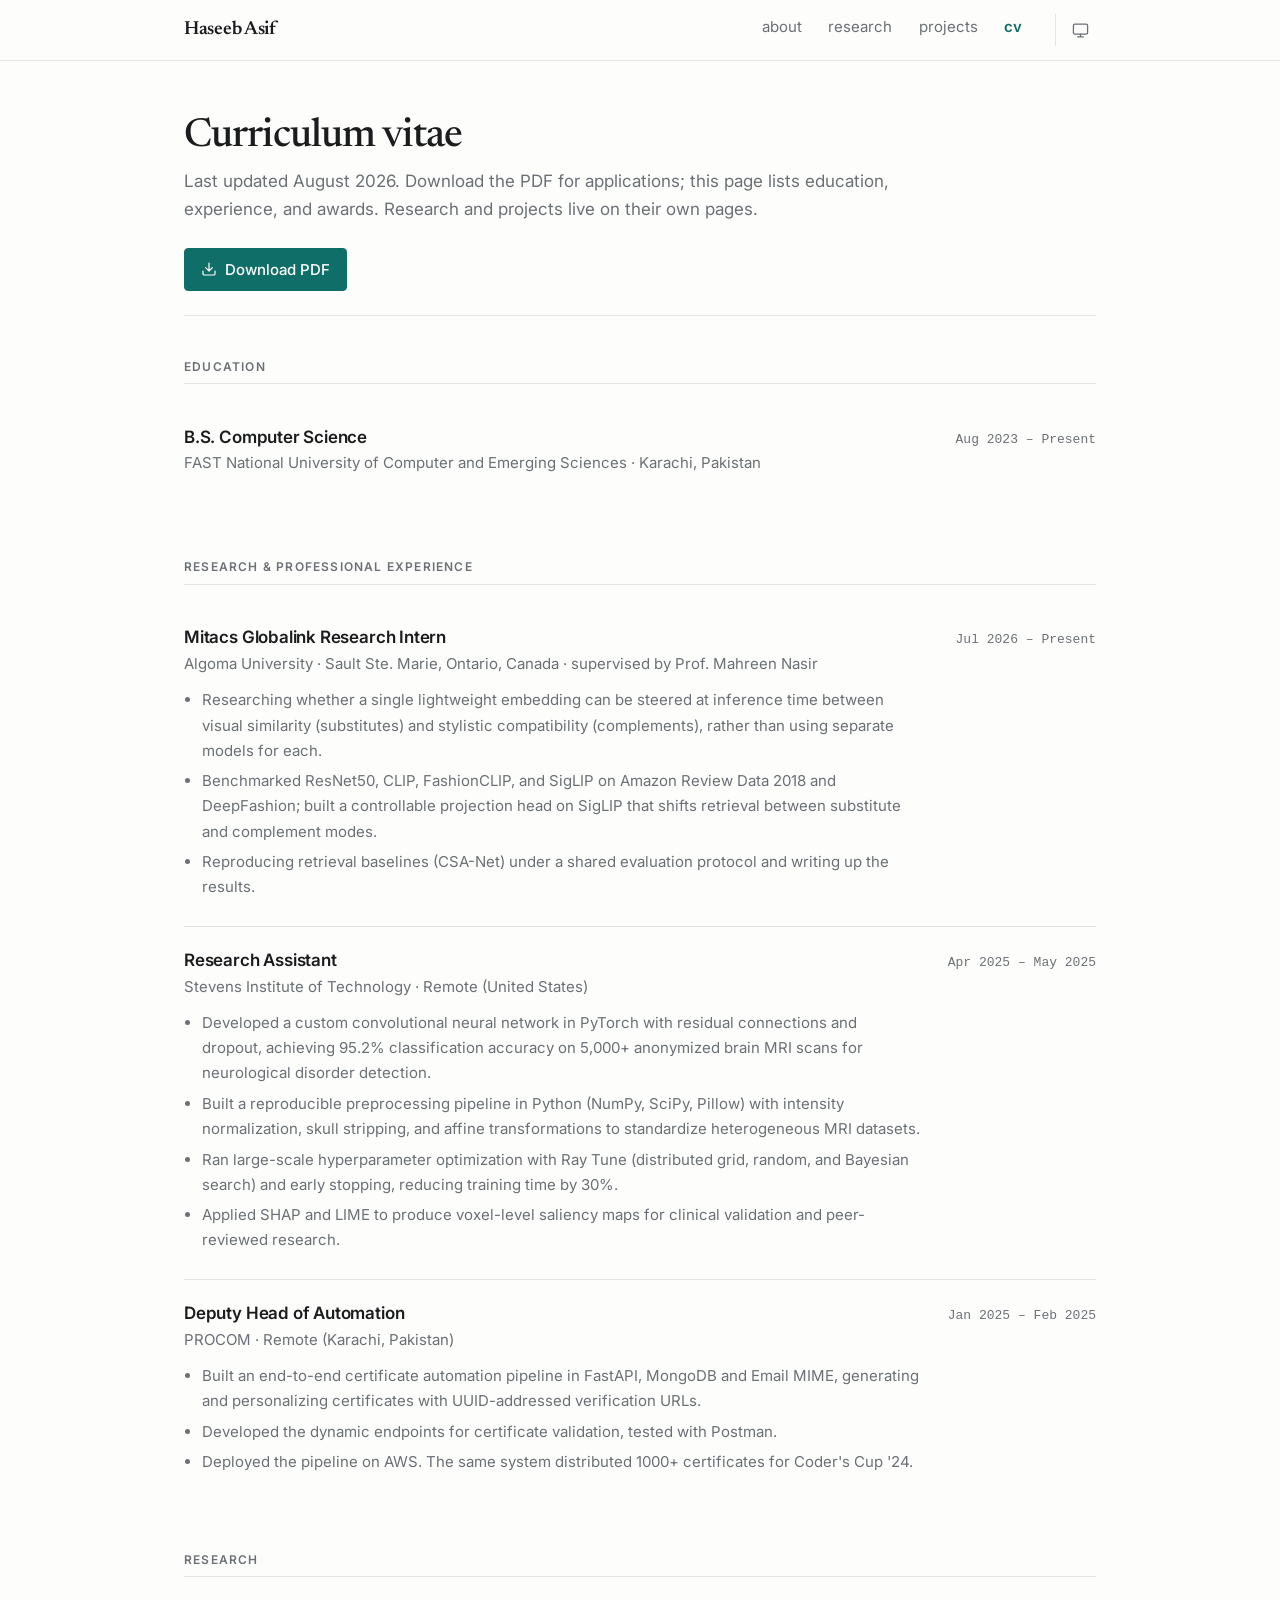
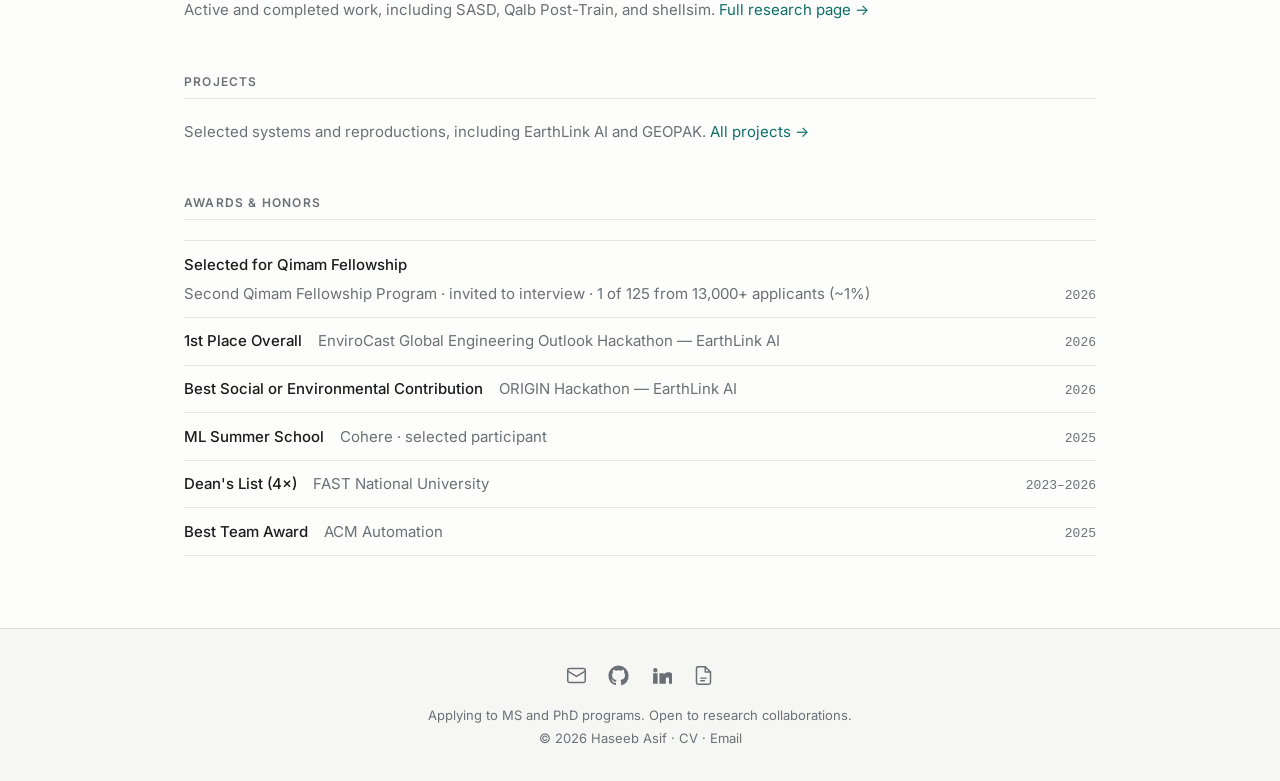
==== cv.html @ 3d1043a3 "Add quiet-technical design system: amber signal accent, unified project image frames, pulled stats, " ====
<!DOCTYPE html>
<html lang="en" data-theme="light">
  <head>
    <meta charset="utf-8" />
    <meta name="viewport" content="width=device-width, initial-scale=1" />
    <title>CV · Haseeb Asif</title>
    <meta
      name="description"
      content="Curriculum vitae of Haseeb Asif — B.S. Computer Science, FAST National University; Mitacs Globalink Research Intern, Algoma University."
    />
    <link rel="canonical" href="https://haseebasif7.github.io/cv.html" />
    <meta property="og:type" content="website" />
    <meta property="og:title" content="CV · Haseeb Asif" />
    <meta
      property="og:description"
      content="Education, research experience, projects and awards."
    />
    <meta property="og:url" content="https://haseebasif7.github.io/cv.html" />
    <meta property="og:image" content="https://haseebasif7.github.io/assets/img/profile.jpg" />
    <meta name="twitter:card" content="summary" />

    <link
      rel="icon"
      href="data:image/svg+xml,<svg xmlns=%22http://www.w3.org/2000/svg%22 viewBox=%220 0 100 100%22><text y=%22.9em%22 font-size=%2290%22>%F0%9F%A7%AA</text></svg>"
    />

    <link rel="preconnect" href="https://fonts.googleapis.com" />
    <link rel="preconnect" href="https://fonts.gstatic.com" crossorigin />
    <link
      href="https://fonts.googleapis.com/css2?family=Inter:wght@400;500;600&family=Newsreader:ital,opsz,wght@0,6..72,400;0,6..72,500;0,6..72,600;1,6..72,400&display=swap"
      rel="stylesheet"
    />
    <link rel="stylesheet" href="assets/css/main.css?v=4" />

    <script>
      (function () {
        try {
          var s = localStorage.getItem("theme");
          var dark =
            s === "dark" ||
            ((!s || s === "system") &&
              window.matchMedia("(prefers-color-scheme: dark)").matches);
          document.documentElement.setAttribute("data-theme", dark ? "dark" : "light");
        } catch (e) {}
      })();
    </script>
  </head>

  <body>
    <a class="skip-link" href="#main">Skip to content</a>

    <header class="nav">
      <nav class="container nav-inner" aria-label="Main">
        <a class="nav-brand" href="index.html">Haseeb Asif</a>
        <ul class="nav-links" id="nav-links">
          <li><a href="index.html">about</a></li>
          <li><a href="research.html">research</a></li>
          <li><a href="projects.html">projects</a></li>
          <li><a href="cv.html" aria-current="page">cv</a></li>
        </ul>
        <div class="nav-tools">
          <button class="icon-btn" id="theme-toggle" type="button" data-theme-state="system" aria-label="Toggle theme">
            <svg class="ico-system" viewBox="0 0 24 24" fill="none" stroke="currentColor" stroke-width="1.8" stroke-linecap="round" stroke-linejoin="round" aria-hidden="true"><rect x="2" y="3" width="20" height="14" rx="2" /><path d="M8 21h8M12 17v4" /></svg>
            <svg class="ico-light" viewBox="0 0 24 24" fill="none" stroke="currentColor" stroke-width="1.8" stroke-linecap="round" stroke-linejoin="round" aria-hidden="true"><circle cx="12" cy="12" r="4" /><path d="M12 2v2M12 20v2M4.9 4.9l1.4 1.4M17.7 17.7l1.4 1.4M2 12h2M20 12h2M4.9 19.1l1.4-1.4M17.7 6.3l1.4-1.4" /></svg>
            <svg class="ico-dark" viewBox="0 0 24 24" fill="none" stroke="currentColor" stroke-width="1.8" stroke-linecap="round" stroke-linejoin="round" aria-hidden="true"><path d="M21 12.8A9 9 0 1 1 11.2 3a7 7 0 0 0 9.8 9.8z" /></svg>
          </button>
          <button class="icon-btn nav-toggle" id="nav-toggle" type="button" aria-label="Menu" aria-expanded="false" aria-controls="nav-links">
            <svg viewBox="0 0 24 24" fill="none" stroke="currentColor" stroke-width="1.8" stroke-linecap="round" aria-hidden="true"><path d="M3 6h18M3 12h18M3 18h18" /></svg>
          </button>
        </div>
      </nav>
    </header>

    <main id="main">
      <div class="container">
        <div class="page-head">
          <h1>Curriculum vitae</h1>
          <p class="lede">
            Last updated August 2026. Download the PDF for applications; this page
            lists education, experience, and awards. Research and projects live on
            their own pages.
          </p>
          <p style="margin: 1.5rem 0 0">
            <a class="btn" href="assets/pdf/haseeb-asif-cv.pdf" download>
              <svg viewBox="0 0 24 24" fill="none" stroke="currentColor" stroke-width="1.8" stroke-linecap="round" stroke-linejoin="round" aria-hidden="true"><path d="M21 15v4a2 2 0 0 1-2 2H5a2 2 0 0 1-2-2v-4M7 10l5 5 5-5M12 15V3" /></svg>
              Download PDF
            </a>
          </p>
        </div>

        <!-- ===== education ===== -->
        <section aria-labelledby="education-h">
          <h2 class="section-title" id="education-h">Education</h2>
          <div class="cv-item">
            <div class="cv-head">
              <h3 class="cv-role">B.S. Computer Science</h3>
              <span class="cv-date">Aug 2023 – Present</span>
            </div>
            <p class="cv-org">
              FAST National University of Computer and Emerging Sciences · Karachi,
              Pakistan
            </p>
          </div>
        </section>

        <!-- ===== experience ===== -->
        <section class="section" aria-labelledby="experience-h">
          <h2 class="section-title" id="experience-h">Research &amp; professional experience</h2>

          <div class="cv-item">
            <div class="cv-head">
              <h3 class="cv-role">Mitacs Globalink Research Intern</h3>
              <span class="cv-date">Jul 2026 – Present</span>
            </div>
            <p class="cv-org">
              Algoma University · Sault Ste. Marie, Ontario, Canada ·
              supervised by Prof. Mahreen Nasir
            </p>
            <ul class="cv-list">
              <li>
                Researching whether a single lightweight embedding can be steered at
                inference time between visual similarity (substitutes) and stylistic
                compatibility (complements), rather than using separate models for each.
              </li>
              <li>
                Benchmarked ResNet50, CLIP, FashionCLIP, and SigLIP on Amazon Review
                Data 2018 and DeepFashion; built a controllable projection head on
                SigLIP that shifts retrieval between substitute and complement modes.
              </li>
              <li>
                Reproducing retrieval baselines (CSA-Net) under a shared evaluation
                protocol and writing up the results.
              </li>
            </ul>
          </div>

          <div class="cv-item">
            <div class="cv-head">
              <h3 class="cv-role">Research Assistant</h3>
              <span class="cv-date">Apr 2025 – May 2025</span>
            </div>
            <p class="cv-org">Stevens Institute of Technology · Remote (United States)</p>
            <ul class="cv-list">
              <li>
                Developed a custom convolutional neural network in PyTorch with
                residual connections and dropout, achieving 95.2% classification
                accuracy on 5,000+ anonymized brain MRI scans for neurological
                disorder detection.
              </li>
              <li>
                Built a reproducible preprocessing pipeline in Python (NumPy, SciPy,
                Pillow) with intensity normalization, skull stripping, and affine
                transformations to standardize heterogeneous MRI datasets.
              </li>
              <li>
                Ran large-scale hyperparameter optimization with Ray Tune (distributed
                grid, random, and Bayesian search) and early stopping, reducing
                training time by 30%.
              </li>
              <li>
                Applied SHAP and LIME to produce voxel-level saliency maps for
                clinical validation and peer-reviewed research.
              </li>
            </ul>
          </div>

          <div class="cv-item">
            <div class="cv-head">
              <h3 class="cv-role">Deputy Head of Automation</h3>
              <span class="cv-date">Jan 2025 – Feb 2025</span>
            </div>
            <p class="cv-org">PROCOM · Remote (Karachi, Pakistan)</p>
            <ul class="cv-list">
              <li>
                Built an end-to-end certificate automation pipeline in FastAPI,
                MongoDB and Email MIME, generating and personalizing certificates
                with UUID-addressed verification URLs.
              </li>
              <li>
                Developed the dynamic endpoints for certificate validation, tested
                with Postman.
              </li>
              <li>
                Deployed the pipeline on AWS. The same system distributed 1000+
                certificates for Coder's Cup '24.
              </li>
            </ul>
          </div>
        </section>

        <!-- ===== research & projects (links only) ===== -->
        <section class="section" aria-labelledby="research-h">
          <h2 class="section-title" id="research-h">Research</h2>
          <p class="entry-body" style="margin: 0">
            Active and completed work, including SASD, Qalb Post-Train, and shellsim.
            <a href="research.html">Full research page →</a>
          </p>
        </section>

        <section class="section" aria-labelledby="projects-h">
          <h2 class="section-title" id="projects-h">Projects</h2>
          <p class="entry-body" style="margin: 0">
            Selected systems and reproductions, including EarthLink AI and GEOPAK.
            <a href="projects.html">All projects →</a>
          </p>
        </section>

        <!-- ===== awards ===== -->
        <section class="section" aria-labelledby="awards-h">
          <h2 class="section-title" id="awards-h">Awards &amp; honors</h2>
          <ul class="award-list">
            <li>
              <span class="award-name">Selected for Qimam Fellowship</span>
              <span class="award-org">
                Second Qimam Fellowship Program · invited to interview · 1 of 125
                from 13,000+ applicants (~1%)
              </span>
              <span class="award-year">2026</span>
            </li>
            <li>
              <span class="award-name">1st Place Overall</span>
              <span class="award-org">
                EnviroCast Global Engineering Outlook Hackathon — EarthLink AI
              </span>
              <span class="award-year">2026</span>
            </li>
            <li>
              <span class="award-name">Best Social or Environmental Contribution</span>
              <span class="award-org">ORIGIN Hackathon — EarthLink AI</span>
              <span class="award-year">2026</span>
            </li>
            <li>
              <span class="award-name">ML Summer School</span>
              <span class="award-org">Cohere · selected participant</span>
              <span class="award-year">2025</span>
            </li>
            <li>
              <span class="award-name">Dean's List (4×)</span>
              <span class="award-org">FAST National University</span>
              <span class="award-year">2023–2026</span>
            </li>
            <li>
              <span class="award-name">Best Team Award</span>
              <span class="award-org">ACM Automation</span>
              <span class="award-year">2025</span>
            </li>
          </ul>
        </section>
      </div>
    </main>

    <footer class="footer">
      <div class="container">
        <div class="footer-social">
          <a href="mailto:m.haseebasif5@gmail.com" aria-label="Email">
            <svg viewBox="0 0 24 24" fill="none" stroke="currentColor" stroke-width="1.7" stroke-linecap="round" stroke-linejoin="round" aria-hidden="true"><rect x="2" y="4" width="20" height="16" rx="2" /><path d="m2 7 10 6 10-6" /></svg>
          </a>
          <a href="https://github.com/Haseebasif7" rel="me noopener" aria-label="GitHub">
            <svg viewBox="0 0 24 24" fill="currentColor" aria-hidden="true"><path d="M12 .5A11.5 11.5 0 0 0 .5 12a11.5 11.5 0 0 0 7.86 10.92c.58.1.79-.25.79-.56v-2c-3.2.7-3.88-1.37-3.88-1.37-.53-1.35-1.29-1.71-1.29-1.71-1.05-.72.08-.7.08-.7 1.16.08 1.77 1.2 1.77 1.2 1.03 1.77 2.7 1.26 3.36.96.1-.75.4-1.26.73-1.55-2.56-.29-5.25-1.28-5.25-5.7 0-1.26.45-2.29 1.19-3.1-.12-.29-.52-1.46.11-3.05 0 0 .97-.31 3.18 1.18a11 11 0 0 1 5.79 0c2.2-1.5 3.17-1.18 3.17-1.18.63 1.59.24 2.76.12 3.05.74.81 1.19 1.84 1.19 3.1 0 4.43-2.7 5.4-5.27 5.69.41.36.78 1.06.78 2.14v3.17c0 .31.21.67.8.56A11.5 11.5 0 0 0 23.5 12 11.5 11.5 0 0 0 12 .5z" /></svg>
          </a>
          <a href="https://www.linkedin.com/in/haseeb-asif-4400212a0/" rel="me noopener" aria-label="LinkedIn">
            <svg viewBox="0 0 24 24" fill="currentColor" aria-hidden="true"><path d="M4.98 3.5a2.5 2.5 0 1 1 0 5 2.5 2.5 0 0 1 0-5zM2.4 21.5h5.2V9.3H2.4v12.2zM9.6 9.3h4.98v1.67h.07c.7-1.24 2.4-2.55 4.93-2.55 5.27 0 6.24 3.3 6.24 7.6v5.48h-5.2v-4.86c0-1.16-.02-2.65-1.7-2.65-1.7 0-1.96 1.26-1.96 2.57v4.94H9.6V9.3z" /></svg>
          </a>
          <a href="assets/pdf/haseeb-asif-cv.pdf" aria-label="Curriculum vitae (PDF)">
            <svg viewBox="0 0 24 24" fill="none" stroke="currentColor" stroke-width="1.7" stroke-linecap="round" stroke-linejoin="round" aria-hidden="true"><path d="M14 2H6a2 2 0 0 0-2 2v16a2 2 0 0 0 2 2h12a2 2 0 0 0 2-2V8z" /><path d="M14 2v6h6M9 15h6M9 18h4" /></svg>
          </a>
        </div>
        <p class="footer-note">
          Applying to MS and PhD programs. Open to research collaborations.<br />
          © <span id="year">2026</span> Haseeb Asif ·
          <a href="assets/pdf/haseeb-asif-cv.pdf">CV</a> ·
          <a href="mailto:m.haseebasif5@gmail.com">Email</a>
        </p>
      </div>
    </footer>

    <script src="assets/js/main.js"></script>
    <script>
      document.getElementById("year").textContent = new Date().getFullYear();
    </script>
  </body>
</html>
---- assets/css/main.css ----
/* ==========================================================================
   Haseeb Asif — personal site
   Design DNA: al-folio (academic minimal). Typography: Newsreader + Inter.
   Single accent color, thin dividers, no decorative animation.
   ========================================================================== */

/* --------------------------------------------------------------------------
   1. Tokens
   -------------------------------------------------------------------------- */

:root {
  --font-serif: "Newsreader", Georgia, "Times New Roman", serif;
  --font-sans: "Inter", -apple-system, BlinkMacSystemFont, "Segoe UI", Roboto,
    "Helvetica Neue", Arial, sans-serif;
  --font-mono: ui-monospace, "SF Mono", SFMono-Regular, "JetBrains Mono", Menlo,
    Consolas, monospace;

  --maxw: 60rem; /* 960px — page shell */
  --maxw-prose: 46rem; /* 736px — comfortable measure for body copy */

  --step-sm: 0.8125rem;
  --step-0: 0.9375rem;
  --step-1: 1.0625rem;

  --radius: 4px;
  --transition: 0.15s ease;

  /* Light theme (default) */
  --bg: #fdfdfc;
  --bg-subtle: #f6f6f4;
  --card: #ffffff;
  --text: #1b1c1e;
  --text-muted: #6a7075;
  /* --text-faint carries section titles, dates and the footer note; it must
     clear 4.5:1 against both --bg and --bg-subtle. */
  --text-faint: #6c7177;
  --divider: rgba(24, 26, 28, 0.1);
  --divider-strong: rgba(24, 26, 28, 0.18);
  --accent: #0f6f68;
  --accent-hover: #0a544e;
  --accent-wash: rgba(15, 111, 104, 0.08);
  /* Signal accent — reserved for achievement and active-status moments only
     (awards, in-progress chips, pulled stats). Never used for links or nav. */
  --signal: #a6541c;
  --signal-hover: #8a4415;
  --signal-wash: rgba(166, 84, 28, 0.09);
  --mat: #f1efe8;
  --mat-shadow: inset 0 1px 4px rgba(24, 20, 14, 0.07);
  --shadow: 0 1px 2px rgba(20, 24, 28, 0.04), 0 4px 14px rgba(20, 24, 28, 0.05);
  --selection: rgba(15, 111, 104, 0.16);
}

html[data-theme="dark"] {
  --bg: #16181a;
  --bg-subtle: #1c1f22;
  --card: #1c1f22;
  --text: #d9dcdf;
  --text-muted: #939aa0;
  --text-faint: #80878d;
  --divider: rgba(233, 238, 242, 0.11);
  --divider-strong: rgba(233, 238, 242, 0.2);
  --accent: #5ecabb;
  --accent-hover: #86dccf;
  --accent-wash: rgba(94, 202, 187, 0.12);
  --signal: #e0a458;
  --signal-hover: #eab876;
  --signal-wash: rgba(224, 164, 88, 0.13);
  --mat: #131518;
  --mat-shadow: inset 0 1px 4px rgba(0, 0, 0, 0.4);
  --shadow: 0 1px 2px rgba(0, 0, 0, 0.3), 0 4px 14px rgba(0, 0, 0, 0.25);
  --selection: rgba(94, 202, 187, 0.22);
}

/* --------------------------------------------------------------------------
   2. Base
   -------------------------------------------------------------------------- */

*,
*::before,
*::after {
  box-sizing: border-box;
}

html {
  -webkit-text-size-adjust: 100%;
  scroll-behavior: smooth;
  scroll-padding-top: 5rem;
}

@media (prefers-reduced-motion: reduce) {
  html {
    scroll-behavior: auto;
  }
  *,
  *::before,
  *::after {
    animation-duration: 0.01ms !important;
    transition-duration: 0.01ms !important;
  }
}

/* Scroll reveal — progressive enhancement only. Elements are fully visible by
   default; main.js adds .js-reveal to <html> before arming the hidden state,
   so a no-JS visitor or a failed script load never loses content. */
html.js-reveal .reveal {
  opacity: 0;
  transform: translateY(14px);
  transition: opacity 0.55s ease, transform 0.55s cubic-bezier(0.22, 1, 0.36, 1);
  transition-delay: var(--reveal-delay, 0ms);
}

html.js-reveal .reveal.is-visible {
  opacity: 1;
  transform: none;
}

body {
  margin: 0;
  background: var(--bg);
  color: var(--text);
  font-family: var(--font-sans);
  font-size: var(--step-1);
  line-height: 1.68;
  font-feature-settings: "kern", "liga", "calt";
  -webkit-font-smoothing: antialiased;
  -moz-osx-font-smoothing: grayscale;
  display: flex;
  flex-direction: column;
  min-height: 100vh;
}

::selection {
  background: var(--selection);
}

h1,
h2,
h3,
h4 {
  font-family: var(--font-serif);
  font-weight: 500;
  line-height: 1.2;
  letter-spacing: -0.011em;
  margin: 0 0 0.6em;
  color: var(--text);
}

h1 {
  font-size: clamp(2.25rem, 5.5vw, 3rem);
  letter-spacing: -0.022em;
}
h2 {
  font-size: 1.5rem;
}
h3 {
  font-size: 1.1875rem;
}
h4 {
  font-size: 1.0625rem;
}

p {
  margin: 0 0 1.15em;
}

a {
  color: var(--accent);
  text-decoration: none;
  text-decoration-color: var(--accent-wash);
  text-underline-offset: 0.18em;
  transition: color var(--transition), text-decoration-color var(--transition);
}

a:hover {
  color: var(--accent-hover);
  text-decoration: underline;
  text-decoration-thickness: 1px;
}

a:focus-visible,
button:focus-visible {
  outline: 2px solid var(--accent);
  outline-offset: 3px;
  border-radius: 2px;
}

img {
  max-width: 100%;
  height: auto;
  display: block;
}

hr {
  border: 0;
  border-top: 1px solid var(--divider);
  margin: 3rem 0;
}

ul,
ol {
  padding-left: 1.15rem;
  margin: 0 0 1.15em;
}

li {
  margin-bottom: 0.35em;
}

code {
  font-family: var(--font-mono);
  font-size: 0.875em;
  background: var(--accent-wash);
  color: var(--text);
  padding: 0.12em 0.36em;
  border-radius: 3px;
}

.entry-body code {
  font-family: inherit;
  font-size: inherit;
  background: transparent;
  padding: 0;
  border-radius: 0;
}

abbr[title] {
  text-decoration: none;
  border-bottom: 1px dotted var(--divider-strong);
  cursor: help;
}

.skip-link {
  position: absolute;
  left: -9999px;
  top: 0;
  background: var(--accent);
  color: #fff;
  padding: 0.6rem 1rem;
  z-index: 200;
  border-radius: 0 0 var(--radius) 0;
}
.skip-link:focus {
  left: 0;
}

/* --------------------------------------------------------------------------
   3. Layout shell
   -------------------------------------------------------------------------- */

.container {
  width: 100%;
  max-width: var(--maxw);
  margin-inline: auto;
  padding-inline: 1.5rem;
}

main {
  flex: 1 0 auto;
  padding-block: 3.25rem 4.5rem;
}

.prose {
  max-width: var(--maxw-prose);
}

/* Page heading block used on interior pages */
.page-head {
  margin-bottom: 2.75rem;
  padding-bottom: 1.5rem;
  border-bottom: 1px solid var(--divider);
}

.page-head h1 {
  font-size: clamp(2rem, 4.5vw, 2.5rem);
  margin-bottom: 0.35rem;
}

.page-head .lede {
  color: var(--text-muted);
  font-size: var(--step-1);
  max-width: var(--maxw-prose);
  margin: 0;
}

/* Research page — bento-style interest map with staggered entrance */
.interest-map {
  display: grid;
  grid-template-columns: repeat(6, minmax(0, 1fr));
  gap: 0.6rem;
  margin: 1.35rem 0 0;
  padding: 0;
  list-style: none;
  max-width: 40rem;
}

.interest-node {
  grid-column: span 2;
  display: block;
  font-family: var(--font-serif);
  font-size: 1.0625rem;
  line-height: 1.35;
  color: var(--text);
  background: var(--card);
  border: 1px solid var(--divider-strong);
  border-radius: var(--radius);
  padding: 0.85rem 1rem 0.85rem 1.1rem;
  margin: 0;
  position: relative;
  overflow: hidden;
  transform: translateY(0.5rem);
  animation: interest-enter 0.5s cubic-bezier(0.22, 1, 0.36, 1) forwards;
  transition: border-color var(--transition), box-shadow var(--transition),
    transform var(--transition);
}

.interest-node-wide {
  grid-column: span 3;
}

.interest-node::before {
  content: "";
  position: absolute;
  inset: 0 auto 0 0;
  width: 2px;
  background: var(--accent);
  transform: scaleY(0);
  transform-origin: bottom;
  animation: interest-bar 0.45s cubic-bezier(0.22, 1, 0.36, 1) forwards;
}

.interest-node:nth-child(1) {
  animation-delay: 0.04s;
}
.interest-node:nth-child(1)::before {
  animation-delay: 0.12s;
}
.interest-node:nth-child(2) {
  animation-delay: 0.1s;
}
.interest-node:nth-child(2)::before {
  animation-delay: 0.18s;
}
.interest-node:nth-child(3) {
  animation-delay: 0.16s;
}
.interest-node:nth-child(3)::before {
  animation-delay: 0.24s;
}
.interest-node:nth-child(4) {
  animation-delay: 0.22s;
}
.interest-node:nth-child(4)::before {
  animation-delay: 0.3s;
}
.interest-node:nth-child(5) {
  animation-delay: 0.28s;
}
.interest-node:nth-child(5)::before {
  animation-delay: 0.36s;
}
.interest-node:nth-child(6) {
  animation-delay: 0.34s;
}
.interest-node:nth-child(6)::before {
  animation-delay: 0.42s;
}

.interest-node:hover,
.interest-node:focus-visible {
  border-color: var(--divider-strong);
  box-shadow: var(--shadow);
  transform: translateY(-2px);
  outline: none;
}

@keyframes interest-enter {
  to {
    transform: translateY(0);
  }
}

@keyframes interest-bar {
  to {
    transform: scaleY(1);
  }
}

@media (max-width: 32rem) {
  .interest-map {
    grid-template-columns: 1fr;
  }

  .interest-node,
  .interest-node-wide {
    grid-column: 1;
  }
}

@media (min-width: 32rem) and (max-width: 44rem) {
  .interest-map {
    grid-template-columns: repeat(2, minmax(0, 1fr));
  }

  .interest-node,
  .interest-node-wide {
    grid-column: span 1;
  }
}

/* Section headings that separate content blocks */
.section {
  margin-top: 3.25rem;
}

.section-title {
  font-family: var(--font-sans);
  font-size: 0.75rem;
  font-weight: 600;
  letter-spacing: 0.1em;
  text-transform: uppercase;
  color: var(--text-faint);
  margin: 0 0 1.25rem;
  padding-bottom: 0.55rem;
  border-bottom: 1px solid var(--divider);
}

/* --------------------------------------------------------------------------
   4. Navbar
   -------------------------------------------------------------------------- */

.nav {
  position: sticky;
  top: 0;
  z-index: 100;
  background: color-mix(in srgb, var(--bg) 88%, transparent);
  -webkit-backdrop-filter: saturate(180%) blur(12px);
  backdrop-filter: saturate(180%) blur(12px);
  border-bottom: 1px solid var(--divider);
}

@supports not (backdrop-filter: blur(12px)) {
  .nav {
    background: var(--bg);
  }
}

.nav-inner {
  display: flex;
  align-items: center;
  gap: 1rem;
  min-height: 3.75rem;
}

.nav-brand {
  font-family: var(--font-serif);
  font-size: 1.1875rem;
  font-weight: 600;
  letter-spacing: -0.015em;
  color: var(--text);
  margin-right: auto;
  white-space: nowrap;
}

.nav-brand:hover {
  color: var(--accent);
  text-decoration: none;
}

.nav-links {
  display: flex;
  align-items: center;
  gap: 0.25rem;
  list-style: none;
  margin: 0;
  padding: 0;
}

.nav-links a {
  display: block;
  padding: 0.4rem 0.7rem;
  color: var(--text-muted);
  font-size: var(--step-0);
  border-radius: var(--radius);
}

.nav-links a:hover {
  color: var(--accent);
  background: var(--accent-wash);
  text-decoration: none;
}

.nav-links a[aria-current="page"] {
  color: var(--accent);
  font-weight: 600;
}

.nav-tools {
  display: flex;
  align-items: center;
  gap: 0.15rem;
  padding-left: 0.5rem;
  margin-left: 0.35rem;
  border-left: 1px solid var(--divider);
}

.icon-btn {
  display: inline-grid;
  place-items: center;
  width: 2rem;
  height: 2rem;
  padding: 0;
  border: 0;
  border-radius: var(--radius);
  background: transparent;
  color: var(--text-muted);
  cursor: pointer;
  transition: color var(--transition), background var(--transition);
}

.icon-btn:hover {
  color: var(--accent);
  background: var(--accent-wash);
}

.icon-btn svg {
  width: 1.0625rem;
  height: 1.0625rem;
}

/* Theme toggle: JS sets data-theme-state to system | light | dark */
.icon-btn[data-theme-state="system"] .ico-dark,
.icon-btn[data-theme-state="system"] .ico-light,
.icon-btn[data-theme-state="light"] .ico-system,
.icon-btn[data-theme-state="light"] .ico-dark,
.icon-btn[data-theme-state="dark"] .ico-system,
.icon-btn[data-theme-state="dark"] .ico-light {
  display: none;
}

.nav-toggle {
  display: none;
}

@media (max-width: 40rem) {
  .nav-toggle {
    display: inline-grid;
  }

  .nav-links {
    position: absolute;
    top: 100%;
    left: 0;
    right: 0;
    flex-direction: column;
    align-items: stretch;
    gap: 0;
    background: var(--bg);
    border-bottom: 1px solid var(--divider);
    padding: 0.5rem 1.5rem 1rem;
    display: none;
  }

  .nav-links.open {
    display: flex;
  }

  .nav-links a {
    padding: 0.6rem 0.25rem;
  }
}

/* --------------------------------------------------------------------------
   5. About / profile header
   -------------------------------------------------------------------------- */

/* Mobile order is source order: name → photo → bio.
   On wide screens the photo moves into a sticky right-hand column. */
.profile {
  display: grid;
  grid-template-columns: 1fr;
  gap: 0;
  margin-bottom: 2.5rem;
}

@media (min-width: 44rem) {
  .profile {
    grid-template-columns: minmax(0, 1fr) 15rem;
    grid-template-areas:
      "name  aside"
      "bio   aside";
    grid-template-rows: auto 1fr;
    column-gap: 3rem;
    align-items: start;
  }
}

.profile-name {
  margin-bottom: 1rem;
}

/* Keyword row closing the bio. Interests are stated in the bio prose; this is a
   scannable restatement, not a replacement for it. */
.bio-keywords {
  font-family: var(--font-sans);
  font-size: var(--step-sm);
  line-height: 1.7;
  color: var(--text-faint);
  margin: 1.5rem 0 0;
}

.profile-aside {
  margin-bottom: 2rem;
}

/* Named areas only exist above this breakpoint, so the grid-area assignments
   must live here too — otherwise they create implicit tracks on mobile. */
@media (min-width: 44rem) {
  .profile-name {
    grid-area: name;
  }

  .profile-bio {
    grid-area: bio;
  }

  .profile-aside {
    grid-area: aside;
    position: sticky;
    top: 5.5rem;
    margin-bottom: 0;
  }
}

.profile-photo {
  width: 11.5rem;
  border-radius: 50%;
  aspect-ratio: 1;
  object-fit: cover;
  border: 1px solid var(--divider);
  filter: grayscale(0.15);
}

@media (min-width: 44rem) {
  .profile-photo {
    width: 100%;
  }
}

.profile-meta {
  font-family: var(--font-sans);
  font-size: var(--step-sm);
  line-height: 1.75;
  color: var(--text-muted);
  margin-top: 1.15rem;
  list-style: none;
  padding: 0;
}

.profile-meta li {
  margin-bottom: 0.2rem;
  display: flex;
  gap: 0.5rem;
  align-items: baseline;
}

.profile-meta svg {
  width: 0.875rem;
  height: 0.875rem;
  flex: none;
  transform: translateY(2px);
  color: var(--text-faint);
}

.profile-meta a {
  color: var(--text-muted);
  text-decoration: none;
}

.profile-meta a:hover {
  color: var(--accent);
}

/* --------------------------------------------------------------------------
   6. Interests / tags
   -------------------------------------------------------------------------- */

.tags {
  display: flex;
  flex-wrap: wrap;
  gap: 0.4rem;
  list-style: none;
  padding: 0;
  margin: 0;
}

.tag {
  font-family: var(--font-sans);
  font-size: 0.8125rem;
  line-height: 1.5;
  color: var(--text-muted);
  background: var(--bg-subtle);
  border: 1px solid var(--divider);
  border-radius: 999px;
  padding: 0.18rem 0.6rem;
  white-space: nowrap;
}

.tag-accent {
  color: var(--accent);
  background: var(--accent-wash);
  border-color: transparent;
}

/* Status chips on research entries */
.chip {
  display: inline-flex;
  align-items: center;
  gap: 0.4em;
  font-family: var(--font-mono);
  font-size: 0.6875rem;
  letter-spacing: 0.03em;
  text-transform: uppercase;
  padding: 0.16rem 0.55rem;
  border-radius: 3px;
  border: 1px solid var(--divider-strong);
  color: var(--text-muted);
  white-space: nowrap;
}

.chip::before {
  content: "";
  width: 0.375rem;
  height: 0.375rem;
  border-radius: 50%;
  background: currentColor;
  opacity: 0.5;
  flex: none;
}

.chip-active {
  color: var(--signal-hover);
  border-color: var(--signal);
  background: var(--signal-wash);
}

.chip-active::before {
  opacity: 1;
  animation: chip-pulse 2.2s ease-in-out infinite;
}

@keyframes chip-pulse {
  0%,
  100% {
    box-shadow: 0 0 0 0 var(--signal-wash);
  }
  50% {
    box-shadow: 0 0 0 3px var(--signal-wash);
  }
}

/* --------------------------------------------------------------------------
   7. News feed
   -------------------------------------------------------------------------- */

.news {
  list-style: none;
  padding: 0;
  margin: 0;
  border-top: 1px solid var(--divider);
}

.news li {
  display: grid;
  grid-template-columns: 1fr;
  gap: 0.1rem;
  padding: 0.7rem 0;
  margin: 0;
  border-bottom: 1px solid var(--divider);
  font-size: var(--step-0);
}

@media (min-width: 34rem) {
  .news li {
    grid-template-columns: 6.5rem 1fr;
    gap: 1rem;
  }
}

.news time {
  font-family: var(--font-sans);
  font-size: var(--step-sm);
  color: var(--text-faint);
  white-space: nowrap;
  padding-top: 0.15rem;
}

/* --------------------------------------------------------------------------
   8. Entry list (research / experience / education)
   -------------------------------------------------------------------------- */

.entries {
  list-style: none;
  padding: 0;
  margin: 0;
}

.entry {
  padding: 1.5rem 0;
  border-bottom: 1px solid var(--divider);
  margin: 0;
}

.entry:first-child {
  padding-top: 0.25rem;
}

.entry:last-child {
  border-bottom: 0;
}

.entry-head {
  display: flex;
  flex-wrap: wrap;
  align-items: baseline;
  gap: 0.5rem 0.75rem;
  margin-bottom: 0.15rem;
}

.entry-title {
  font-family: var(--font-serif);
  font-size: 1.25rem;
  font-weight: 600;
  line-height: 1.3;
  margin: 0;
}

.entry-title a {
  color: var(--text);
}

.entry-title a:hover {
  color: var(--accent);
  text-decoration: none;
}

.entry-sub {
  font-size: var(--step-0);
  color: var(--text-muted);
  margin: 0 0 0.6rem;
}

.entry-sub em {
  font-style: italic;
  color: var(--text);
}

.entry-body {
  font-size: var(--step-0);
  color: var(--text-muted);
  max-width: var(--maxw-prose);
}

.entry-body p:last-child {
  margin-bottom: 0;
}

.entry-body strong {
  color: var(--text);
  font-weight: 600;
}

.entry-meta {
  font-family: var(--font-mono);
  font-size: var(--step-sm);
  color: var(--text-faint);
  white-space: nowrap;
  margin-left: auto;
}

.entry-footer {
  display: flex;
  flex-wrap: wrap;
  align-items: center;
  gap: 0.4rem 1rem;
  margin-top: 0.9rem;
}

/* Small inline link buttons (repo / pdf / demo) */
.link-list {
  display: flex;
  flex-wrap: wrap;
  gap: 0.4rem;
  list-style: none;
  padding: 0;
  margin: 0;
}

.btn-link {
  display: inline-flex;
  align-items: center;
  gap: 0.35rem;
  font-family: var(--font-mono);
  font-size: 0.75rem;
  letter-spacing: 0.01em;
  padding: 0.2rem 0.55rem;
  border: 1px solid var(--divider-strong);
  border-radius: 3px;
  color: var(--text-muted);
  background: transparent;
  transition: all var(--transition);
}

.btn-link:hover {
  color: var(--accent);
  border-color: var(--accent);
  background: var(--accent-wash);
  text-decoration: none;
}

.btn-link svg {
  width: 0.8125rem;
  height: 0.8125rem;
  flex: none;
}

/* Primary button — used for CV download */
.btn {
  display: inline-flex;
  align-items: center;
  gap: 0.5rem;
  font-size: var(--step-0);
  font-weight: 500;
  padding: 0.5rem 1rem;
  border-radius: var(--radius);
  border: 1px solid var(--accent);
  background: var(--accent);
  color: #fff;
  transition: opacity var(--transition), transform var(--transition);
}

html[data-theme="dark"] .btn {
  color: #0f1315;
}

.btn:hover {
  color: #fff;
  opacity: 0.88;
  text-decoration: none;
}

html[data-theme="dark"] .btn:hover {
  color: #0f1315;
}

.btn svg {
  width: 1rem;
  height: 1rem;
}

/* --------------------------------------------------------------------------
   9. Project cards
   -------------------------------------------------------------------------- */

.card-grid {
  display: grid;
  grid-template-columns: 1fr;
  gap: 1.25rem;
  list-style: none;
  padding: 0;
  margin: 0;
}

@media (min-width: 40rem) {
  .card-grid {
    grid-template-columns: repeat(2, minmax(0, 1fr));
  }
}

/* Featured project: same column width as cards below, centered on its own row. */
.card-grid-featured {
  margin-bottom: 1.25rem;
}

@media (min-width: 40rem) {
  .card-grid-featured {
    grid-template-columns: repeat(2, minmax(0, 1fr));
  }

  .card-grid-featured > .card {
    grid-column: 1 / -1;
    justify-self: center;
    width: calc((100% - 1.25rem) / 2);
    max-width: calc((100% - 1.25rem) / 2);
  }
}

.card {
  display: flex;
  flex-direction: column;
  padding: 1.35rem 1.4rem;
  background: var(--card);
  border: 1px solid var(--divider);
  border-radius: var(--radius);
  overflow: hidden;
  margin: 0;
  transition: border-color var(--transition), box-shadow var(--transition),
    transform var(--transition);
}

/* Image mat — every project image sits in the same recessed tray regardless
   of its native shape or source (UI capture, academic diagram, dashcam
   frame), so five very different images read as one consistent series
   instead of five mismatched screenshots. */
.card-thumb-wrap {
  position: relative;
  height: 13rem;
  margin: 0.85rem 0 0.15rem;
  padding: 0.9rem;
  background: var(--mat);
  box-shadow: var(--mat-shadow);
  border: 1px solid var(--divider);
  border-radius: var(--radius);
  overflow: hidden;
  flex-shrink: 0;
  width: 100%;
}

.card-thumb-tag {
  position: absolute;
  top: 0.6rem;
  left: 0.7rem;
  z-index: 1;
  font-family: var(--font-mono);
  font-size: 0.625rem;
  letter-spacing: 0.05em;
  text-transform: uppercase;
  color: var(--text-faint);
  background: var(--mat);
  padding: 0.1rem 0.4rem;
  border-radius: 2px;
  opacity: 0.85;
}

.card-thumb {
  display: block;
  width: 100%;
  height: 100%;
  object-fit: contain;
  object-position: center;
  filter: grayscale(0.45) contrast(0.98);
  transition: filter 0.5s ease, transform 0.5s cubic-bezier(0.22, 1, 0.36, 1);
}

.card:hover .card-thumb,
.card:focus-within .card-thumb {
  filter: grayscale(0);
  transform: scale(1.035);
}

.card:hover {
  border-color: var(--divider-strong);
  box-shadow: var(--shadow);
  transform: translateY(-2px);
}

.card-featured {
  border-left: 2px solid var(--signal);
}

.card-head {
  display: flex;
  align-items: baseline;
  gap: 0.75rem;
  margin-bottom: 0.4rem;
}

.card-title {
  font-family: var(--font-serif);
  font-size: 1.1875rem;
  font-weight: 600;
  margin: 0;
  line-height: 1.3;
}

.card-title a {
  color: var(--text);
}

.card-title a:hover {
  color: var(--accent);
  text-decoration: none;
}

.card-date {
  font-family: var(--font-mono);
  font-size: 0.75rem;
  color: var(--text-faint);
  margin-left: auto;
  white-space: nowrap;
}

/* One award per line; two on a single row read as one run-on award. */
.card-awards {
  list-style: none;
  padding: 0;
  margin: 0 0 0.65rem;
  font-size: var(--step-sm);
  color: var(--signal-hover);
  line-height: 1.55;
}

.card-awards li {
  margin-bottom: 0.2rem;
}

.card-awards li:last-child {
  margin-bottom: 0;
}

.card-awards b {
  font-weight: 600;
}

.card-body {
  font-size: var(--step-0);
  color: var(--text-muted);
  margin: 0;
}

.card-body p:last-child {
  margin-bottom: 0;
}

/* Pulled stats — the one measured result per project, sized to be scanned
   from across the page instead of buried mid-sentence. */
.stat-row {
  display: flex;
  flex-wrap: wrap;
  gap: 1.5rem;
  margin: 1rem 0 0.15rem;
}

.stat {
  display: flex;
  flex-direction: column;
  gap: 0.1rem;
}

.stat-num {
  font-family: var(--font-serif);
  font-size: 1.625rem;
  font-weight: 600;
  line-height: 1;
  color: var(--signal-hover);
  letter-spacing: -0.01em;
}

.stat-label {
  font-family: var(--font-sans);
  font-size: 0.6875rem;
  color: var(--text-faint);
  line-height: 1.35;
  max-width: 9rem;
}

.card-foot {
  margin-top: 0.85rem;
  display: flex;
  flex-wrap: wrap;
  gap: 0.75rem;
  align-items: center;
}

/* Compact list for minor work */
.compact {
  list-style: none;
  padding: 0;
  margin: 0;
  border-top: 1px solid var(--divider);
}

.compact li {
  display: grid;
  grid-template-columns: 1fr;
  gap: 0.1rem 1.25rem;
  align-items: baseline;
  padding: 0.65rem 0;
  margin: 0;
  border-bottom: 1px solid var(--divider);
  font-size: var(--step-0);
  color: var(--text-muted);
}

@media (min-width: 38rem) {
  .compact li {
    grid-template-columns: 11rem minmax(0, 1fr);
  }
}

.compact b {
  color: var(--text);
  font-weight: 600;
}

/* --------------------------------------------------------------------------
   10. CV page
   -------------------------------------------------------------------------- */

.cv-item {
  padding: 1.35rem 0;
  border-bottom: 1px solid var(--divider);
}

.cv-item:last-child {
  border-bottom: 0;
}

.cv-head {
  display: flex;
  flex-wrap: wrap;
  align-items: baseline;
  gap: 0.25rem 1rem;
}

.cv-role {
  font-family: var(--font-sans);
  font-size: var(--step-1);
  font-weight: 600;
  margin: 0;
  line-height: 1.4;
}

.cv-org {
  font-size: var(--step-0);
  color: var(--text-muted);
  margin: 0 0 0.7rem;
}

.cv-date {
  font-family: var(--font-mono);
  font-size: var(--step-sm);
  color: var(--text-faint);
  margin-left: auto;
  white-space: nowrap;
}

.cv-list {
  font-size: var(--step-0);
  color: var(--text-muted);
  max-width: var(--maxw-prose);
  margin: 0;
  padding-left: 1.1rem;
}

.cv-list li::marker {
  color: var(--text-faint);
}

/* Skills: definition-list grid */
.skills {
  display: grid;
  grid-template-columns: 1fr;
  gap: 0.35rem 1.5rem;
  margin: 0;
}

@media (min-width: 40rem) {
  .skills {
    grid-template-columns: 11rem minmax(0, 1fr);
  }
}

.skills dt {
  font-family: var(--font-mono);
  font-size: var(--step-sm);
  color: var(--accent);
  padding-top: 0.15rem;
}

.skills dd {
  margin: 0 0 0.85rem;
  font-size: var(--step-0);
  color: var(--text-muted);
}

@media (min-width: 40rem) {
  .skills dd {
    margin-bottom: 0.6rem;
  }
}

/* Awards / certificates */
.award-list {
  list-style: none;
  padding: 0;
  margin: 0;
  border-top: 1px solid var(--divider);
}

.award-list li {
  display: flex;
  flex-wrap: wrap;
  align-items: baseline;
  gap: 0.25rem 1rem;
  padding: 0.65rem 0;
  margin: 0;
  border-bottom: 1px solid var(--divider);
  font-size: var(--step-0);
}

.award-list .award-name {
  color: var(--text);
  font-weight: 500;
}

.award-list .award-org {
  color: var(--text-muted);
}

.award-list .award-year {
  font-family: var(--font-mono);
  font-size: var(--step-sm);
  color: var(--text-faint);
  margin-left: auto;
}

/* --------------------------------------------------------------------------
   11. Callout
   -------------------------------------------------------------------------- */

.callout {
  border-left: 2px solid var(--accent);
  background: var(--accent-wash);
  padding: 1rem 1.25rem;
  border-radius: 0 var(--radius) var(--radius) 0;
  font-size: var(--step-0);
  color: var(--text-muted);
  max-width: var(--maxw-prose);
}

.callout p:last-child {
  margin-bottom: 0;
}

/* --------------------------------------------------------------------------
   12. Footer
   -------------------------------------------------------------------------- */

.footer {
  flex: none;
  border-top: 1px solid var(--divider);
  padding-block: 2.25rem 2.5rem;
  background: var(--bg-subtle);
}

.footer-social {
  display: flex;
  justify-content: center;
  gap: 1.35rem;
  margin-bottom: 1.15rem;
}

.footer-social a {
  color: var(--text-muted);
  display: inline-grid;
  place-items: center;
  transition: color var(--transition), transform var(--transition);
}

.footer-social a:hover {
  color: var(--accent);
  transform: translateY(-2px);
}

.footer-social svg {
  width: 1.3125rem;
  height: 1.3125rem;
}

.footer-note {
  text-align: center;
  font-size: var(--step-sm);
  color: var(--text-faint);
  margin: 0;
  line-height: 1.7;
}

.footer-note a {
  color: var(--text-muted);
}

.footer-note a:hover {
  color: var(--accent);
}

/* --------------------------------------------------------------------------
   13. 404
   -------------------------------------------------------------------------- */

.center-page {
  text-align: center;
  padding-block: 5rem 6rem;
}

.center-page .code {
  font-family: var(--font-mono);
  font-size: clamp(3.5rem, 12vw, 6rem);
  color: var(--accent);
  line-height: 1;
  margin: 0 0 0.75rem;
}

/* --------------------------------------------------------------------------
   14. Print — makes the CV page print cleanly
   -------------------------------------------------------------------------- */

@media print {
  .nav,
  .footer,
  .btn,
  .skip-link {
    display: none !important;
  }

  body {
    background: #fff;
    color: #000;
    font-size: 10.5pt;
  }

  main {
    padding: 0;
  }

  .container {
    max-width: none;
    padding: 0;
  }

  a {
    color: #000;
    text-decoration: none;
  }

  .cv-item,
  .entry {
    break-inside: avoid;
  }
}
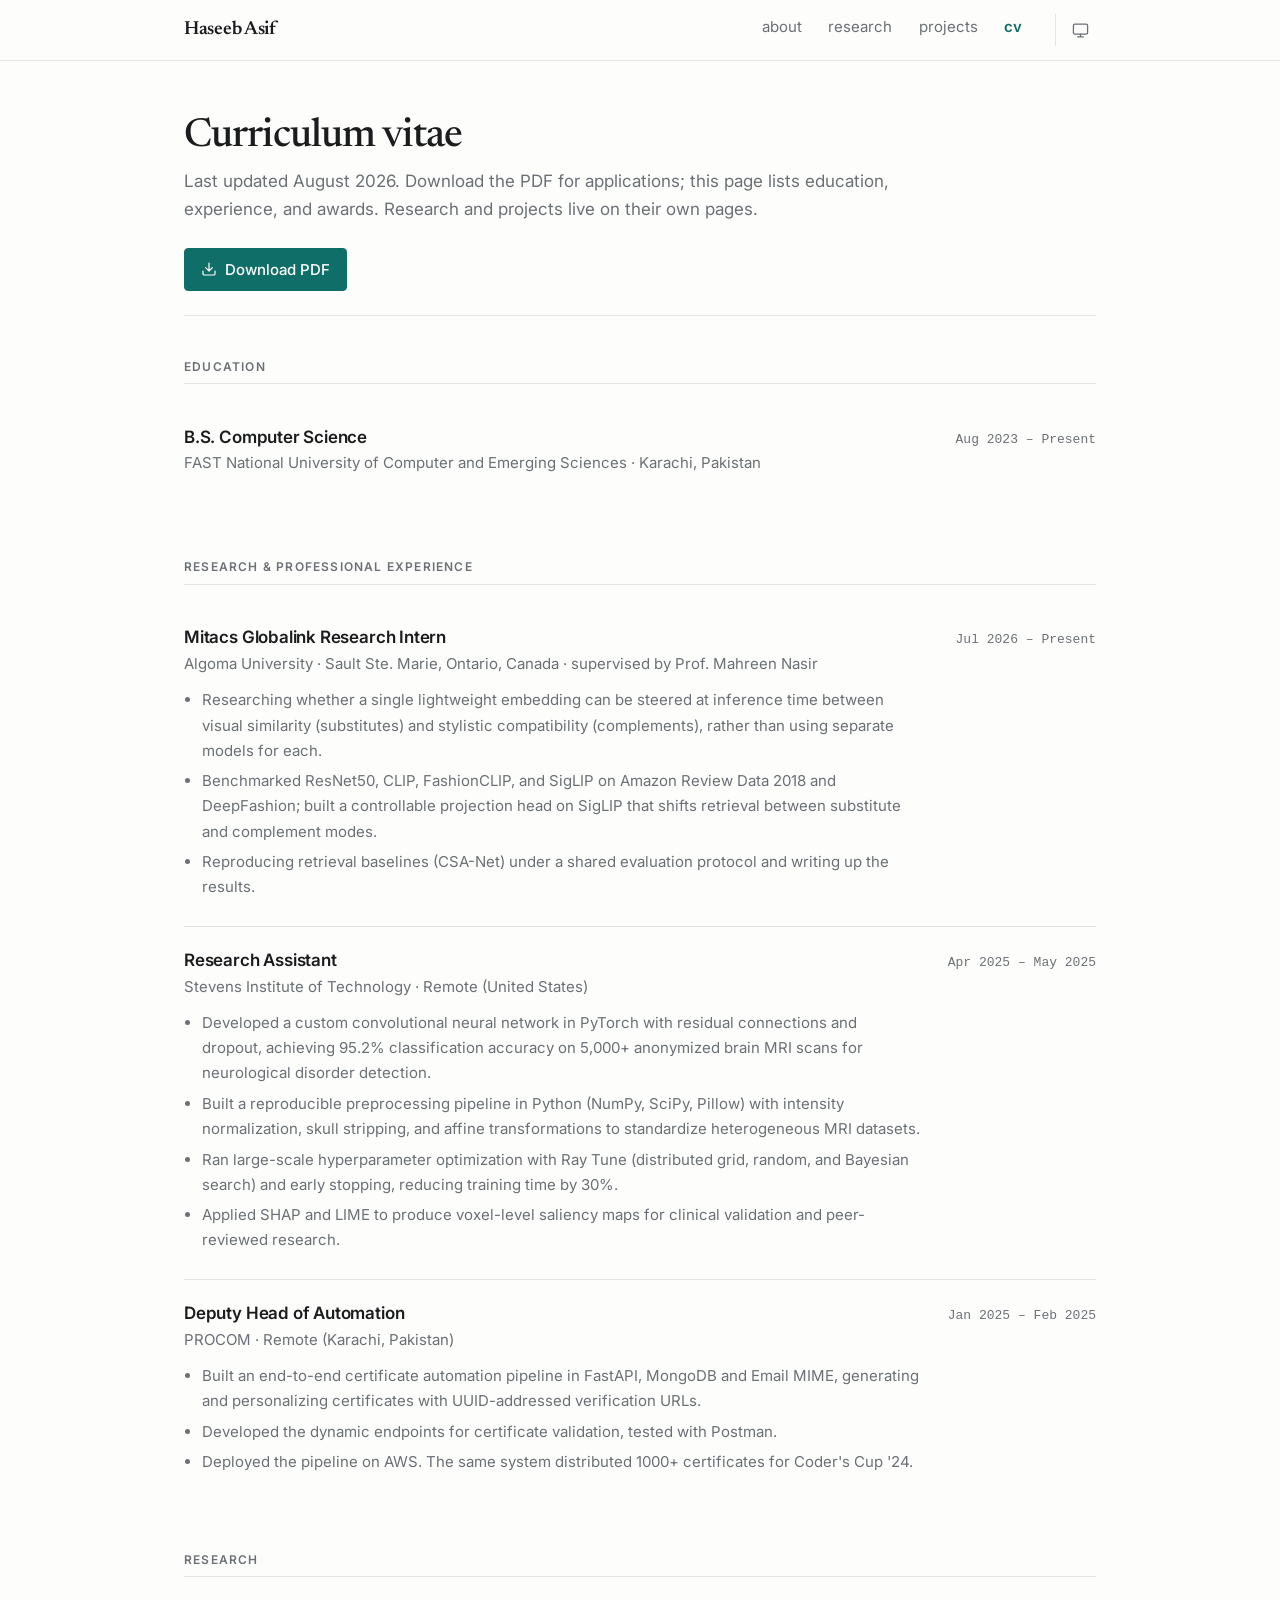
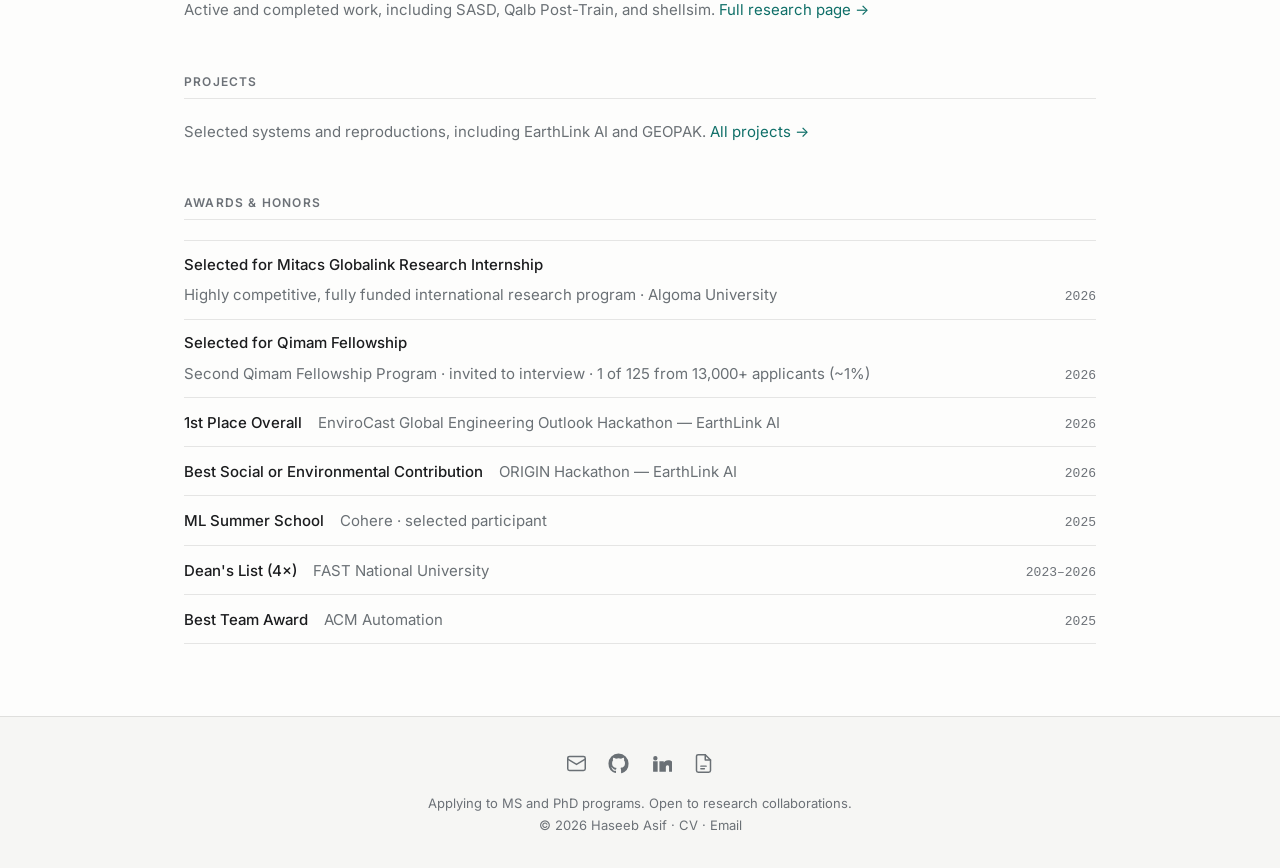
==== commit ab3a3696: "Add Mitacs Globalink selection to CV awards and honors" ====
--- a/cv.html
+++ b/cv.html
@@ -210,6 +210,14 @@
           <h2 class="section-title" id="awards-h">Awards &amp; honors</h2>
           <ul class="award-list">
             <li>
+              <span class="award-name">Selected for Mitacs Globalink Research Internship</span>
+              <span class="award-org">
+                Highly competitive, fully funded international research program ·
+                Algoma University
+              </span>
+              <span class="award-year">2026</span>
+            </li>
+            <li>
               <span class="award-name">Selected for Qimam Fellowship</span>
               <span class="award-org">
                 Second Qimam Fellowship Program · invited to interview · 1 of 125
--- a/assets/css/main.css
+++ b/assets/css/main.css
@@ -1103,22 +1103,45 @@
 .card-awards {
   list-style: none;
   padding: 0;
-  margin: 0 0 0.65rem;
+  margin: 0 0 0.85rem;
   font-size: var(--step-sm);
-  color: var(--signal-hover);
-  line-height: 1.55;
+  line-height: 1.4;
 }
 
 .card-awards li {
-  margin-bottom: 0.2rem;
+  display: flex;
+  align-items: flex-start;
+  gap: 0.5rem;
+  margin-bottom: 0.5rem;
 }
 
 .card-awards li:last-child {
   margin-bottom: 0;
 }
 
-.card-awards b {
+.award-star {
+  width: 0.9375rem;
+  height: 0.9375rem;
+  margin-top: 0.2rem;
+  flex: none;
+  color: var(--signal);
+}
+
+.award-text {
+  min-width: 0;
+}
+
+.award-title {
+  display: block;
+  color: var(--signal-hover);
   font-weight: 600;
+}
+
+.award-org {
+  display: block;
+  color: var(--text-muted);
+  font-weight: 400;
+  margin-top: 0.1rem;
 }
 
 .card-body {
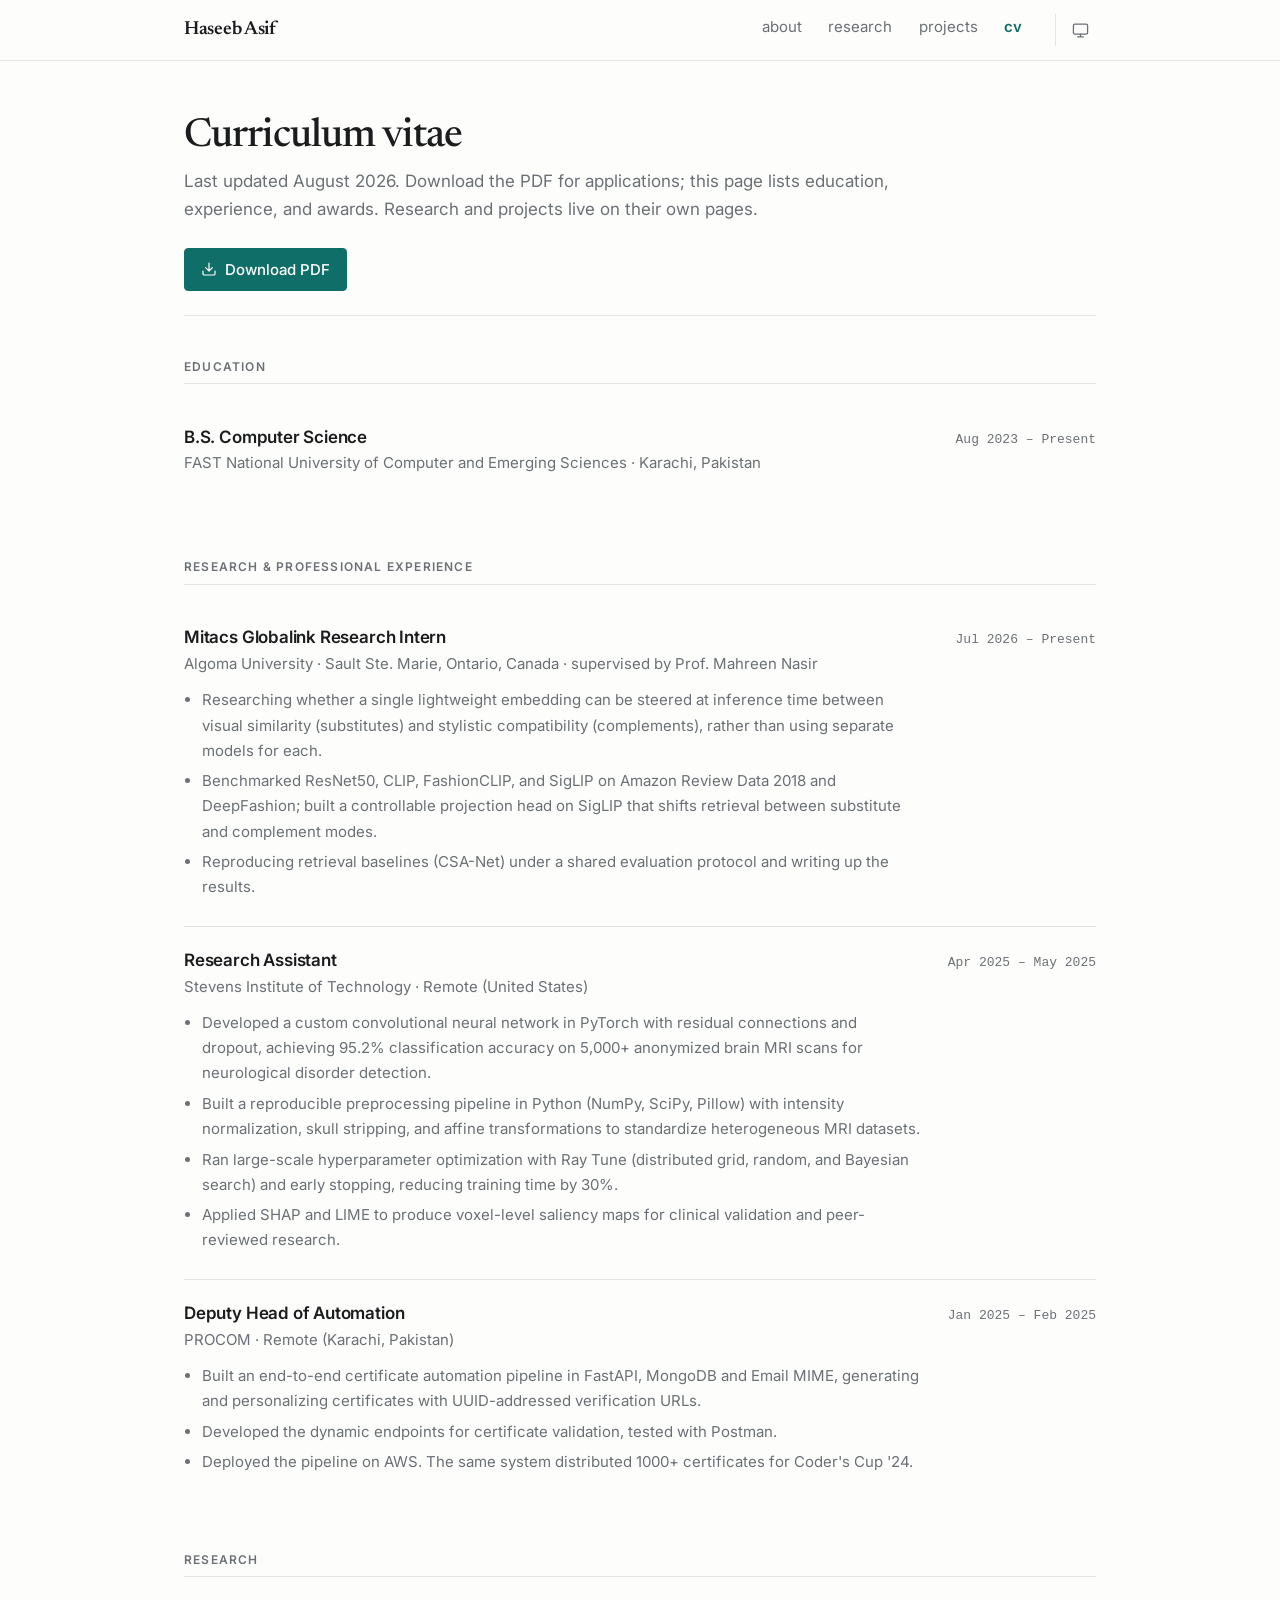
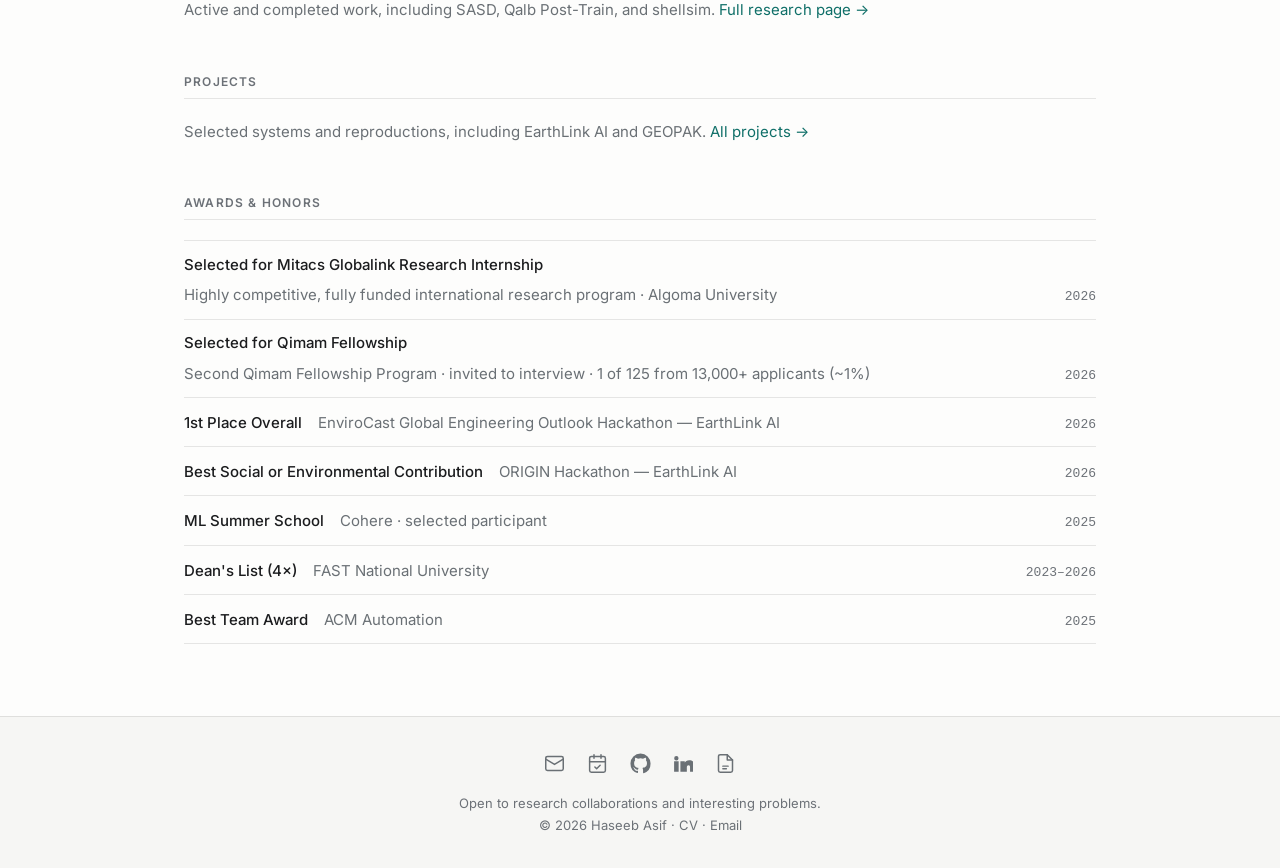
==== commit 99f58bfd: "Reframe site around research collaboration instead of MS/PhD applications; add Book a call" ====
--- a/cv.html
+++ b/cv.html
@@ -263,6 +263,9 @@
           <a href="mailto:m.haseebasif5@gmail.com" aria-label="Email">
             <svg viewBox="0 0 24 24" fill="none" stroke="currentColor" stroke-width="1.7" stroke-linecap="round" stroke-linejoin="round" aria-hidden="true"><rect x="2" y="4" width="20" height="16" rx="2" /><path d="m2 7 10 6 10-6" /></svg>
           </a>
+          <a href="https://cal.com/haseebasif7" target="_blank" rel="noopener" aria-label="Book a call">
+            <svg viewBox="0 0 24 24" fill="none" stroke="currentColor" stroke-width="1.7" stroke-linecap="round" stroke-linejoin="round" aria-hidden="true"><rect x="3" y="4" width="18" height="18" rx="2" /><path d="M16 2v4M8 2v4M3 10h18" /><path d="M9 16l2 2 4-4" /></svg>
+          </a>
           <a href="https://github.com/Haseebasif7" rel="me noopener" aria-label="GitHub">
             <svg viewBox="0 0 24 24" fill="currentColor" aria-hidden="true"><path d="M12 .5A11.5 11.5 0 0 0 .5 12a11.5 11.5 0 0 0 7.86 10.92c.58.1.79-.25.79-.56v-2c-3.2.7-3.88-1.37-3.88-1.37-.53-1.35-1.29-1.71-1.29-1.71-1.05-.72.08-.7.08-.7 1.16.08 1.77 1.2 1.77 1.2 1.03 1.77 2.7 1.26 3.36.96.1-.75.4-1.26.73-1.55-2.56-.29-5.25-1.28-5.25-5.7 0-1.26.45-2.29 1.19-3.1-.12-.29-.52-1.46.11-3.05 0 0 .97-.31 3.18 1.18a11 11 0 0 1 5.79 0c2.2-1.5 3.17-1.18 3.17-1.18.63 1.59.24 2.76.12 3.05.74.81 1.19 1.84 1.19 3.1 0 4.43-2.7 5.4-5.27 5.69.41.36.78 1.06.78 2.14v3.17c0 .31.21.67.8.56A11.5 11.5 0 0 0 23.5 12 11.5 11.5 0 0 0 12 .5z" /></svg>
           </a>
@@ -274,7 +277,7 @@
           </a>
         </div>
         <p class="footer-note">
-          Applying to MS and PhD programs. Open to research collaborations.<br />
+          Open to research collaborations and interesting problems.<br />
           © <span id="year">2026</span> Haseeb Asif ·
           <a href="assets/pdf/haseeb-asif-cv.pdf">CV</a> ·
           <a href="mailto:m.haseebasif5@gmail.com">Email</a>
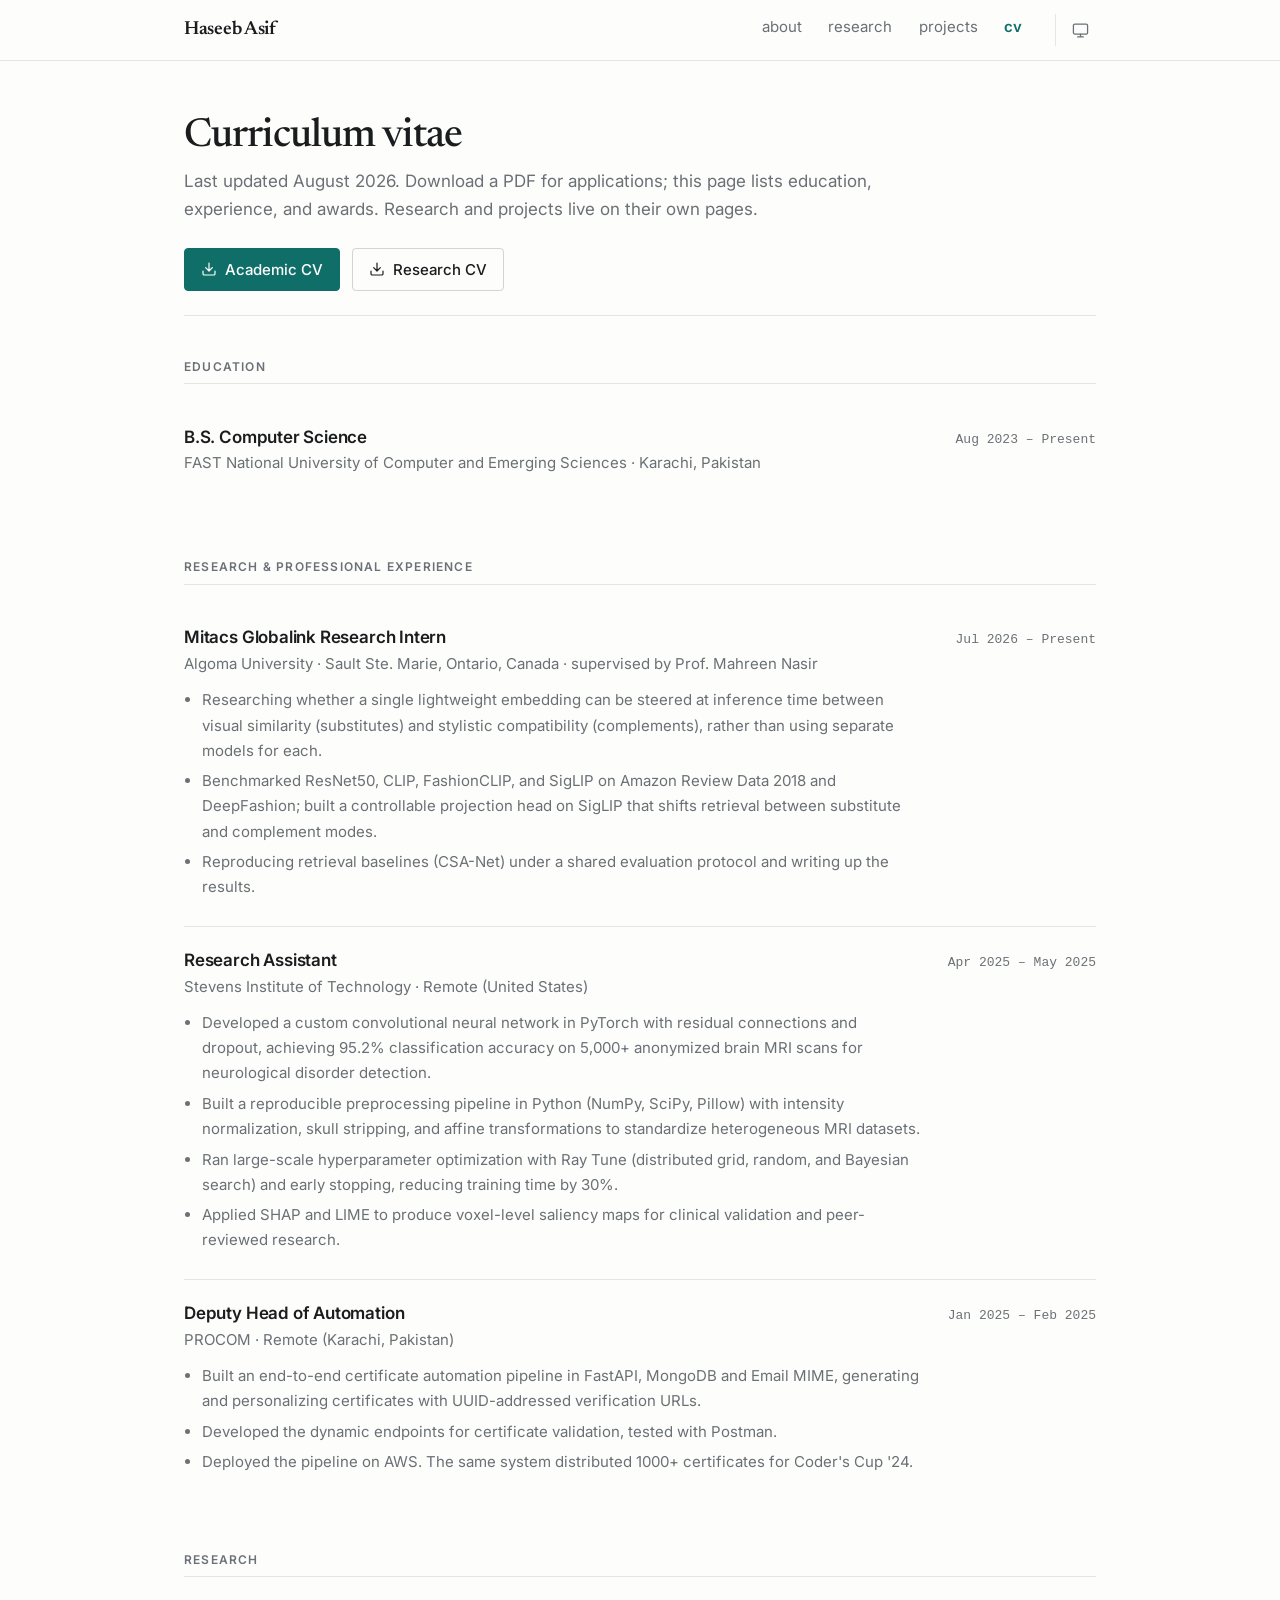
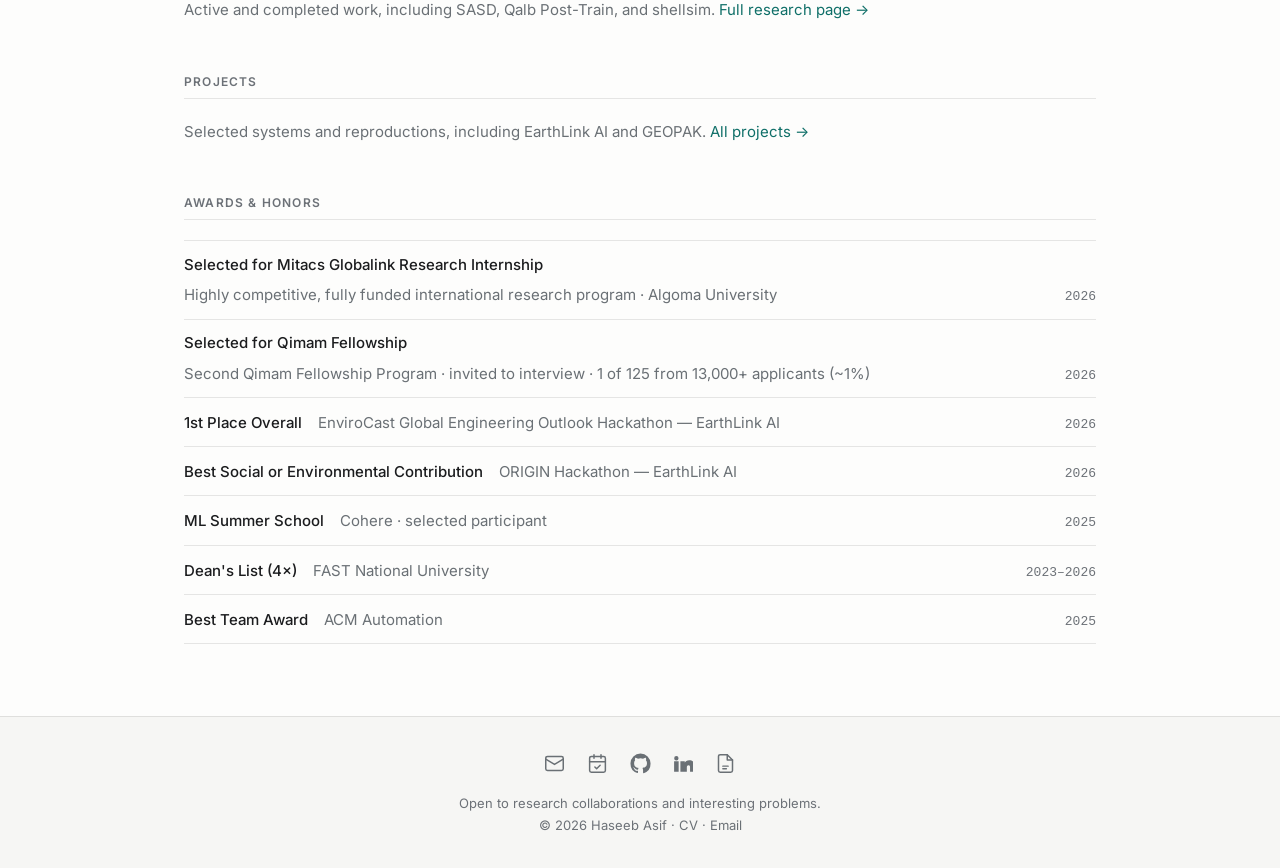
==== commit b965fafc: "Add Research CV download alongside Academic CV. Co-authored-by: Cursor <cursoragent@cursor.com>" ====
--- a/cv.html
+++ b/cv.html
@@ -30,7 +30,7 @@
       href="https://fonts.googleapis.com/css2?family=Inter:wght@400;500;600&family=Newsreader:ital,opsz,wght@0,6..72,400;0,6..72,500;0,6..72,600;1,6..72,400&display=swap"
       rel="stylesheet"
     />
-    <link rel="stylesheet" href="assets/css/main.css?v=4" />
+    <link rel="stylesheet" href="assets/css/main.css?v=6" />
 
     <script>
       (function () {
@@ -76,14 +76,18 @@
         <div class="page-head">
           <h1>Curriculum vitae</h1>
           <p class="lede">
-            Last updated August 2026. Download the PDF for applications; this page
+            Last updated August 2026. Download a PDF for applications; this page
             lists education, experience, and awards. Research and projects live on
             their own pages.
           </p>
-          <p style="margin: 1.5rem 0 0">
+          <p class="cv-downloads">
             <a class="btn" href="assets/pdf/haseeb-asif-cv.pdf" download>
               <svg viewBox="0 0 24 24" fill="none" stroke="currentColor" stroke-width="1.8" stroke-linecap="round" stroke-linejoin="round" aria-hidden="true"><path d="M21 15v4a2 2 0 0 1-2 2H5a2 2 0 0 1-2-2v-4M7 10l5 5 5-5M12 15V3" /></svg>
-              Download PDF
+              Academic CV
+            </a>
+            <a class="btn-outline" href="assets/pdf/haseeb-asif-research-cv.pdf" download>
+              <svg viewBox="0 0 24 24" fill="none" stroke="currentColor" stroke-width="1.8" stroke-linecap="round" stroke-linejoin="round" aria-hidden="true"><path d="M21 15v4a2 2 0 0 1-2 2H5a2 2 0 0 1-2-2v-4M7 10l5 5 5-5M12 15V3" /></svg>
+              Research CV
             </a>
           </p>
         </div>
@@ -263,7 +267,7 @@
           <a href="mailto:m.haseebasif5@gmail.com" aria-label="Email">
             <svg viewBox="0 0 24 24" fill="none" stroke="currentColor" stroke-width="1.7" stroke-linecap="round" stroke-linejoin="round" aria-hidden="true"><rect x="2" y="4" width="20" height="16" rx="2" /><path d="m2 7 10 6 10-6" /></svg>
           </a>
-          <a href="https://cal.com/haseebasif7" target="_blank" rel="noopener" aria-label="Book a call">
+          <a href="https://cal.com/haseebasif" target="_blank" rel="noopener" aria-label="Book a call">
             <svg viewBox="0 0 24 24" fill="none" stroke="currentColor" stroke-width="1.7" stroke-linecap="round" stroke-linejoin="round" aria-hidden="true"><rect x="3" y="4" width="18" height="18" rx="2" /><path d="M16 2v4M8 2v4M3 10h18" /><path d="M9 16l2 2 4-4" /></svg>
           </a>
           <a href="https://github.com/Haseebasif7" rel="me noopener" aria-label="GitHub">
--- a/assets/css/main.css
+++ b/assets/css/main.css
@@ -923,6 +923,14 @@
   flex: none;
 }
 
+/* Side-by-side PDF downloads on the CV page */
+.cv-downloads {
+  display: flex;
+  flex-wrap: wrap;
+  gap: 0.75rem;
+  margin: 1.5rem 0 0;
+}
+
 /* Primary button — used for CV download */
 .btn {
   display: inline-flex;
@@ -957,6 +965,60 @@
   height: 1rem;
 }
 
+/* Secondary button — pairs with .btn for a primary/secondary CTA pair */
+.btn-outline {
+  display: inline-flex;
+  align-items: center;
+  gap: 0.5rem;
+  font-size: var(--step-0);
+  font-weight: 500;
+  padding: 0.5rem 1rem;
+  border-radius: var(--radius);
+  border: 1px solid var(--divider-strong);
+  background: transparent;
+  color: var(--text);
+  transition: border-color var(--transition), background var(--transition),
+    color var(--transition);
+}
+
+.btn-outline:hover {
+  border-color: var(--accent);
+  color: var(--accent);
+  background: var(--accent-wash);
+  text-decoration: none;
+}
+
+.btn-outline svg {
+  width: 1rem;
+  height: 1rem;
+}
+
+/* --------------------------------------------------------------------------
+   Contact card — closing CTA on the about page
+   -------------------------------------------------------------------------- */
+
+.contact-card {
+  background: var(--accent-wash);
+  border: 1px solid var(--divider);
+  border-radius: var(--radius);
+  padding: 2.25rem 2rem;
+  text-align: center;
+}
+
+.contact-text {
+  max-width: 30rem;
+  margin: 0 auto 1.35rem;
+  color: var(--text);
+  font-size: var(--step-1);
+}
+
+.contact-actions {
+  display: flex;
+  flex-wrap: wrap;
+  justify-content: center;
+  gap: 0.75rem;
+}
+
 /* --------------------------------------------------------------------------
    9. Project cards
    -------------------------------------------------------------------------- */
@@ -976,22 +1038,12 @@
   }
 }
 
-/* Featured project: same column width as cards below, centered on its own row. */
+/* Featured project: the one card that gets the full row and a wide-screen
+   side-by-side layout, instead of being pinned to half-width and centered
+   (which left two empty gutters and read as a small box floating in space). */
 .card-grid-featured {
+  display: block;
   margin-bottom: 1.25rem;
-}
-
-@media (min-width: 40rem) {
-  .card-grid-featured {
-    grid-template-columns: repeat(2, minmax(0, 1fr));
-  }
-
-  .card-grid-featured > .card {
-    grid-column: 1 / -1;
-    justify-self: center;
-    width: calc((100% - 1.25rem) / 2);
-    max-width: calc((100% - 1.25rem) / 2);
-  }
 }
 
 .card {
@@ -1067,6 +1119,37 @@
   border-left: 2px solid var(--signal);
 }
 
+@media (min-width: 46rem) {
+  .card-featured {
+    flex-direction: row;
+    align-items: stretch;
+    gap: 1.85rem;
+    padding: 1.6rem 1.75rem;
+  }
+
+  .card-featured-body {
+    flex: 1 1 54%;
+    min-width: 0;
+    display: flex;
+    flex-direction: column;
+  }
+
+  .card-featured .card-thumb-wrap {
+    flex: 1 1 46%;
+    height: auto;
+    min-height: 14rem;
+    margin: 0;
+  }
+
+  .card-featured .card-body {
+    flex: 1;
+  }
+
+  .card-featured .card-foot {
+    margin-top: auto;
+  }
+}
+
 .card-head {
   display: flex;
   align-items: baseline;
